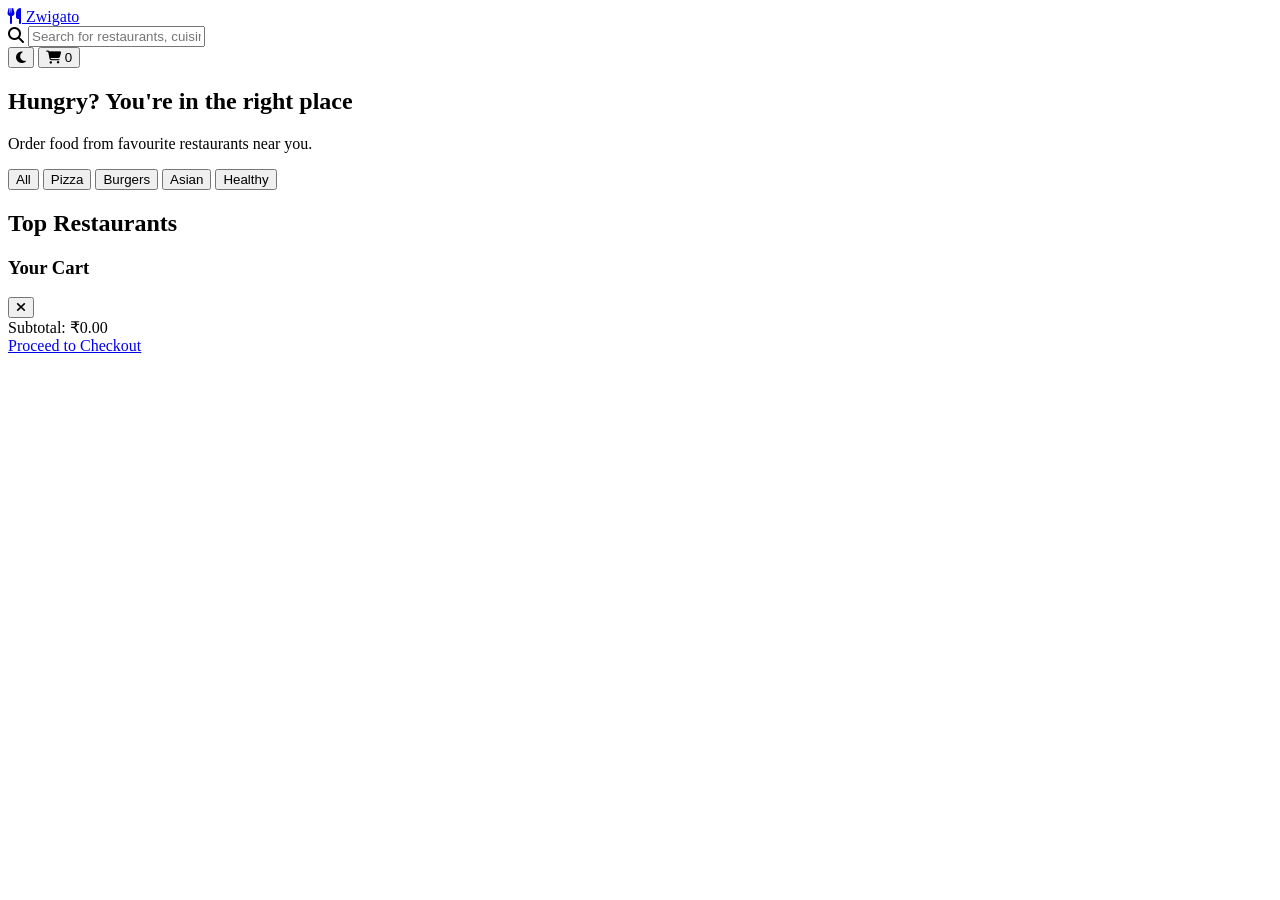
==== index.html @ 167322e4 "Add files via upload" ====
<!DOCTYPE html>
<html lang="en">
<head>
    <meta charset="UTF-8">
    <meta name="viewport" content="width=device-width, initial-scale=1.0">
    <title>Zwigato | Food Delivery</title>
    <link href="https://fonts.googleapis.com/css2?family=Poppins:wght@300;400;500;600;700&display=swap" rel="stylesheet">
    <link rel="stylesheet" href="https://cdnjs.cloudflare.com/ajax/libs/font-awesome/6.4.0/css/all.min.css">
    <link rel="stylesheet" href="css/style.css">
    <link rel="stylesheet" href="css/responsive.css">
</head>
<body>
    <header class="navbar">
        <div class="nav-container">
            <a href="index.html" class="logo"><i class="fa-solid fa-utensils"></i> Zwigato</a>
            <div class="search-container">
                <i class="fa-solid fa-search"></i>
                <input type="text" id="searchInput" placeholder="Search for restaurants, cuisine...">
            </div>
            <div class="nav-actions">
                <button id="themeToggle" class="icon-btn"><i class="fa-solid fa-moon"></i></button>
                <button id="cartToggle" class="cart-btn">
                    <i class="fa-solid fa-shopping-cart"></i>
                    <span id="cartCount" class="badge">0</span>
                </button>
            </div>
        </div>
    </header>

    <main class="container">
        <section class="banner">
            <div class="banner-content">
                <h1>Hungry? You're in the right place</h1>
                <p>Order food from favourite restaurants near you.</p>
            </div>
        </section>

        <section class="filters">
            <button class="filter-btn active" data-filter="all">All</button>
            <button class="filter-btn" data-filter="Pizza">Pizza</button>
            <button class="filter-btn" data-filter="Burger">Burgers</button>
            <button class="filter-btn" data-filter="Asian">Asian</button>
            <button class="filter-btn" data-filter="Healthy">Healthy</button>
        </section>

        <section class="restaurants">
            <h2>Top Restaurants</h2>
            <div id="restaurantGrid" class="restaurant-grid">
                <!-- Dynamically populated -->
            </div>
        </section>
    </main>

    <!-- Cart Drawer -->
    <div id="cartDrawer" class="cart-drawer">
        <div class="cart-header">
            <h3>Your Cart</h3>
            <button id="closeCart" class="icon-btn"><i class="fa-solid fa-times"></i></button>
        </div>
        <div id="cartItems" class="cart-items">
            <!-- Dynamically populated -->
        </div>
        <div class="cart-footer">
            <div class="cart-totals">
                <span>Subtotal:</span>
                <span id="cartSubtotal">₹0.00</span>
            </div>
            <a href="checkout.html" class="btn-primary checkout-btn" id="goToCheckoutBtn">Proceed to Checkout</a>
        </div>
    </div>
    <div id="cartOverlay" class="cart-overlay"></div>

    <script src="js/data.js"></script>
    <script src="js/cart.js"></script>
    <script src="js/ui.js"></script>
    <script src="js/app.js"></script>
</body>
</html>
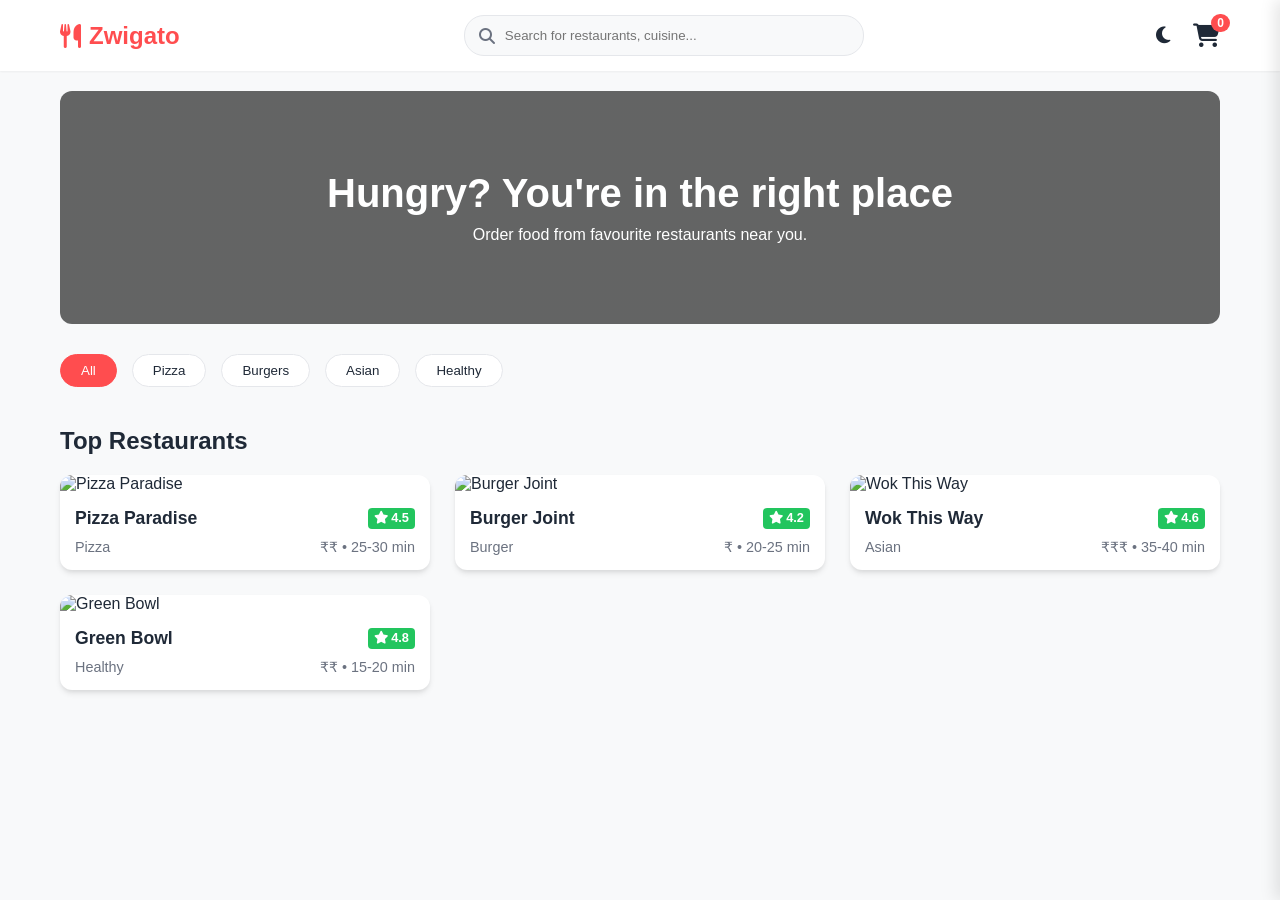
==== commit 32a49a4d: "Update index.html" ====
--- a/index.html
+++ b/index.html
@@ -6,8 +6,8 @@
     <title>Zwigato | Food Delivery</title>
     <link href="https://fonts.googleapis.com/css2?family=Poppins:wght@300;400;500;600;700&display=swap" rel="stylesheet">
     <link rel="stylesheet" href="https://cdnjs.cloudflare.com/ajax/libs/font-awesome/6.4.0/css/all.min.css">
-    <link rel="stylesheet" href="css/style.css">
-    <link rel="stylesheet" href="css/responsive.css">
+    <link rel="stylesheet" href="style.css">
+    <link rel="stylesheet" href="responsive.css">
 </head>
 <body>
     <header class="navbar">
@@ -70,9 +70,9 @@
     </div>
     <div id="cartOverlay" class="cart-overlay"></div>
 
-    <script src="js/data.js"></script>
-    <script src="js/cart.js"></script>
-    <script src="js/ui.js"></script>
-    <script src="js/app.js"></script>
+    <script src="data.js"></script>
+    <script src="cart.js"></script>
+    <script src="ui.js"></script>
+    <script src="app.js"></script>
 </body>
-</html>+</html>
--- a/style.css
+++ b/style.css
@@ -0,0 +1,129 @@
+:root {
+    --primary: #FF4D4F;
+    --primary-hover: #e83f41;
+    --secondary: #FFA500;
+    --bg-light: #F8F9FA;
+    --card-bg: #FFFFFF;
+    --text-dark: #1F2937;
+    --text-muted: #6B7280;
+    --text-light: #FFFFFF;
+    --success: #22C55E;
+    --border: #E5E7EB;
+    --shadow-sm: 0 1px 2px 0 rgba(0, 0, 0, 0.05);
+    --shadow-md: 0 4px 6px -1px rgba(0, 0, 0, 0.1), 0 2px 4px -1px rgba(0, 0, 0, 0.06);
+    --shadow-lg: 0 10px 15px -3px rgba(0, 0, 0, 0.1);
+    --transition: all 0.3s ease;
+    --border-radius: 12px;
+}
+
+[data-theme="dark"] {
+    --bg-light: #121212;
+    --card-bg: #1F2937;
+    --text-dark: #F3F4F6;
+    --text-muted: #9CA3AF;
+    --border: #374151;
+    --shadow-md: 0 4px 6px -1px rgba(0, 0, 0, 0.5);
+}
+
+* { margin: 0; padding: 0; box-sizing: border-box; }
+body { font-family: 'Poppins', sans-serif; background-color: var(--bg-light); color: var(--text-dark); transition: var(--transition); }
+a { text-decoration: none; color: inherit; }
+button { cursor: pointer; border: none; font-family: inherit; }
+
+/* Utility */
+.container { max-width: 1200px; margin: 0 auto; padding: 0 20px; }
+.w-100 { width: 100%; }
+.mt-2 { margin-top: 1rem; }
+
+/* Buttons */
+.btn-primary { background: var(--primary); color: white; padding: 12px 24px; border-radius: 8px; font-weight: 600; transition: var(--transition); text-align: center; display: inline-block; }
+.btn-primary:hover { background: var(--primary-hover); transform: translateY(-2px); }
+.icon-btn { background: none; color: var(--text-dark); font-size: 1.2rem; padding: 8px; }
+
+/* Navbar */
+.navbar { background: var(--card-bg); box-shadow: var(--shadow-sm); position: sticky; top: 0; z-index: 100; transition: var(--transition); }
+.nav-container { max-width: 1200px; margin: 0 auto; padding: 15px 20px; display: flex; justify-content: space-between; align-items: center; }
+.logo { font-size: 1.5rem; font-weight: 700; color: var(--primary); display: flex; align-items: center; gap: 8px; }
+.search-container { flex: 1; max-width: 400px; margin: 0 20px; position: relative; }
+.search-container i { position: absolute; left: 15px; top: 50%; transform: translateY(-50%); color: var(--text-muted); }
+.search-container input { width: 100%; padding: 12px 20px 12px 40px; border-radius: 20px; border: 1px solid var(--border); background: var(--bg-light); color: var(--text-dark); outline: none; }
+.nav-actions { display: flex; align-items: center; gap: 15px; }
+.cart-btn { background: none; color: var(--text-dark); font-size: 1.5rem; position: relative; }
+.badge { position: absolute; top: -8px; right: -10px; background: var(--primary); color: white; font-size: 0.75rem; padding: 2px 6px; border-radius: 10px; font-weight: bold; }
+
+/* Banner */
+.banner { background: linear-gradient(rgba(0,0,0,0.6), rgba(0,0,0,0.6)), url('https://images.unsplash.com/photo-1504674900247-0877df9cc836?auto=format&fit=crop&w=1200&q=80') center/cover; padding: 80px 20px; border-radius: var(--border-radius); margin-top: 20px; text-align: center; color: white; }
+.banner h1 { font-size: 2.5rem; margin-bottom: 10px; }
+
+/* Filters */
+.filters { display: flex; gap: 15px; margin: 30px 0; overflow-x: auto; padding-bottom: 10px; }
+.filter-btn { padding: 8px 20px; border-radius: 20px; border: 1px solid var(--border); background: var(--card-bg); color: var(--text-dark); font-weight: 500; transition: var(--transition); white-space: nowrap; }
+.filter-btn.active, .filter-btn:hover { background: var(--primary); color: white; border-color: var(--primary); }
+
+/* Grid & Cards */
+.restaurants h2 { margin-bottom: 20px; }
+.restaurant-grid { display: grid; grid-template-columns: repeat(auto-fill, minmax(280px, 1fr)); gap: 25px; margin-bottom: 50px; }
+.restaurant-card { background: var(--card-bg); border-radius: var(--border-radius); overflow: hidden; box-shadow: var(--shadow-md); transition: var(--transition); cursor: pointer; }
+.restaurant-card:hover { transform: scale(1.03); box-shadow: var(--shadow-lg); }
+.card-img { height: 180px; width: 100%; object-fit: cover; }
+.card-content { padding: 15px; }
+.card-title { font-size: 1.1rem; font-weight: 600; margin-bottom: 5px; display: flex; justify-content: space-between; }
+.rating { color: var(--text-light); background: var(--success); padding: 2px 6px; border-radius: 4px; font-size: 0.8rem; font-weight: 600; }
+.card-meta { color: var(--text-muted); font-size: 0.9rem; display: flex; justify-content: space-between; margin-top: 10px; }
+
+/* Restaurant Detail Page */
+.restaurant-header { background: var(--card-bg); padding: 30px; border-radius: var(--border-radius); margin-top: 20px; box-shadow: var(--shadow-md); display: flex; gap: 30px; align-items: center; }
+.rh-img { width: 200px; height: 150px; border-radius: 8px; object-fit: cover; }
+.rh-info h1 { font-size: 2rem; margin-bottom: 10px; }
+.rh-meta { display: flex; gap: 20px; color: var(--text-muted); }
+
+.menu-layout { display: grid; grid-template-columns: 250px 1fr; gap: 30px; margin: 30px 0; }
+.menu-sidebar { position: sticky; top: 100px; height: max-content; }
+.menu-cat-btn { display: block; width: 100%; text-align: left; padding: 12px 15px; background: none; border: none; font-size: 1rem; color: var(--text-dark); border-left: 3px solid transparent; transition: var(--transition); }
+.menu-cat-btn.active, .menu-cat-btn:hover { background: var(--card-bg); border-left-color: var(--primary); font-weight: 600; }
+
+.menu-category h2 { margin: 20px 0 15px; padding-bottom: 10px; border-bottom: 1px solid var(--border); }
+.menu-item { display: flex; background: var(--card-bg); padding: 15px; border-radius: var(--border-radius); margin-bottom: 15px; box-shadow: var(--shadow-sm); gap: 15px; align-items: center; }
+.menu-item img { width: 100px; height: 100px; border-radius: 8px; object-fit: cover; }
+.item-info { flex: 1; }
+.item-info h3 { font-size: 1.1rem; }
+.item-price { font-weight: 600; margin: 5px 0; }
+.item-desc { font-size: 0.85rem; color: var(--text-muted); }
+.add-btn { background: var(--bg-light); color: var(--success); border: 1px solid var(--border); padding: 8px 16px; border-radius: 6px; font-weight: 600; transition: var(--transition); }
+.add-btn:hover { background: var(--success); color: white; }
+
+/* Cart Drawer */
+.cart-overlay { position: fixed; inset: 0; background: rgba(0,0,0,0.5); opacity: 0; pointer-events: none; transition: var(--transition); z-index: 999; }
+.cart-drawer { position: fixed; right: 0; top: 0; bottom: 0; width: 350px; background: var(--card-bg); box-shadow: -5px 0 15px rgba(0,0,0,0.1); z-index: 1000; transform: translateX(100%); transition: transform 0.4s cubic-bezier(0.4, 0, 0.2, 1); display: flex; flex-direction: column; }
+.cart-drawer.open { transform: translateX(0); }
+.cart-overlay.open { opacity: 1; pointer-events: auto; }
+.cart-header { padding: 20px; border-bottom: 1px solid var(--border); display: flex; justify-content: space-between; align-items: center; }
+.cart-items { flex: 1; overflow-y: auto; padding: 20px; }
+.cart-item { display: flex; justify-content: space-between; align-items: center; margin-bottom: 15px; padding-bottom: 15px; border-bottom: 1px solid var(--border); }
+.cart-item-info h4 { font-size: 0.95rem; }
+.cart-item-price { color: var(--primary); font-weight: 600; font-size: 0.9rem; }
+.qty-controls { display: flex; align-items: center; gap: 10px; background: var(--bg-light); border: 1px solid var(--border); border-radius: 6px; padding: 2px; }
+.qty-btn { padding: 2px 8px; background: none; color: var(--text-dark); }
+.cart-footer { padding: 20px; border-top: 1px solid var(--border); background: var(--bg-light); }
+.cart-totals { display: flex; justify-content: space-between; font-weight: 700; font-size: 1.2rem; margin-bottom: 15px; }
+
+/* Checkout */
+.checkout-layout { display: grid; grid-template-columns: 2fr 1fr; gap: 30px; margin: 40px auto; }
+.checkout-form, .checkout-summary { background: var(--card-bg); padding: 30px; border-radius: var(--border-radius); box-shadow: var(--shadow-md); }
+.form-group { margin-bottom: 20px; }
+.form-group label { display: block; margin-bottom: 8px; font-weight: 500; }
+.form-group input, .form-group textarea { width: 100%; padding: 12px; border: 1px solid var(--border); border-radius: 8px; background: var(--bg-light); color: var(--text-dark); font-family: inherit; }
+.payment-methods { display: flex; flex-direction: column; gap: 10px; margin-bottom: 20px; }
+.payment-option { display: flex; align-items: center; gap: 10px; padding: 15px; border: 1px solid var(--border); border-radius: 8px; cursor: pointer; transition: var(--transition); }
+.payment-option:has(input:checked) { border-color: var(--primary); background: rgba(255, 77, 79, 0.05); }
+.receipt { margin-top: 20px; border-top: 1px solid var(--border); padding-top: 20px; }
+.receipt-row { display: flex; justify-content: space-between; margin-bottom: 10px; color: var(--text-muted); }
+.receipt-row.total { font-size: 1.2rem; font-weight: 700; color: var(--text-dark); margin-top: 10px; border-top: 1px solid var(--border); padding-top: 10px; }
+
+/* Modal */
+.modal { position: fixed; inset: 0; background: rgba(0,0,0,0.6); display: flex; justify-content: center; align-items: center; z-index: 2000; opacity: 0; pointer-events: none; transition: var(--transition); }
+.modal.active { opacity: 1; pointer-events: auto; }
+.modal-content { background: var(--card-bg); padding: 40px; border-radius: var(--border-radius); text-align: center; transform: translateY(20px); transition: var(--transition); max-width: 400px; width: 90%; }
+.modal.active .modal-content { transform: translateY(0); }
+.success-animation { font-size: 4rem; color: var(--success); margin-bottom: 20px; }
+.empty-cart-msg { text-align: center; color: var(--text-muted); padding: 40px 0; }
--- a/responsive.css
+++ b/responsive.css
@@ -0,0 +1,22 @@
+@media (max-width: 992px) {
+    .menu-layout { grid-template-columns: 1fr; }
+    .menu-sidebar { position: static; display: flex; overflow-x: auto; padding-bottom: 10px; white-space: nowrap; }
+    .menu-cat-btn { width: auto; border-left: none; border-bottom: 3px solid transparent; }
+    .menu-cat-btn.active, .menu-cat-btn:hover { border-left: none; border-bottom-color: var(--primary); }
+    .checkout-layout { grid-template-columns: 1fr; }
+}
+
+@media (max-width: 768px) {
+    .nav-container { flex-wrap: wrap; }
+    .search-container { order: 3; max-width: 100%; margin: 15px 0 0; }
+    .restaurant-header { flex-direction: column; text-align: center; }
+    .rh-img { width: 100%; height: 200px; }
+    .rh-meta { justify-content: center; }
+    .menu-item { flex-direction: column; text-align: center; }
+    .menu-item img { width: 100%; height: 180px; }
+    .add-btn { width: 100%; }
+}
+
+@media (max-width: 480px) {
+    .cart-drawer { width: 100%; }
+}
